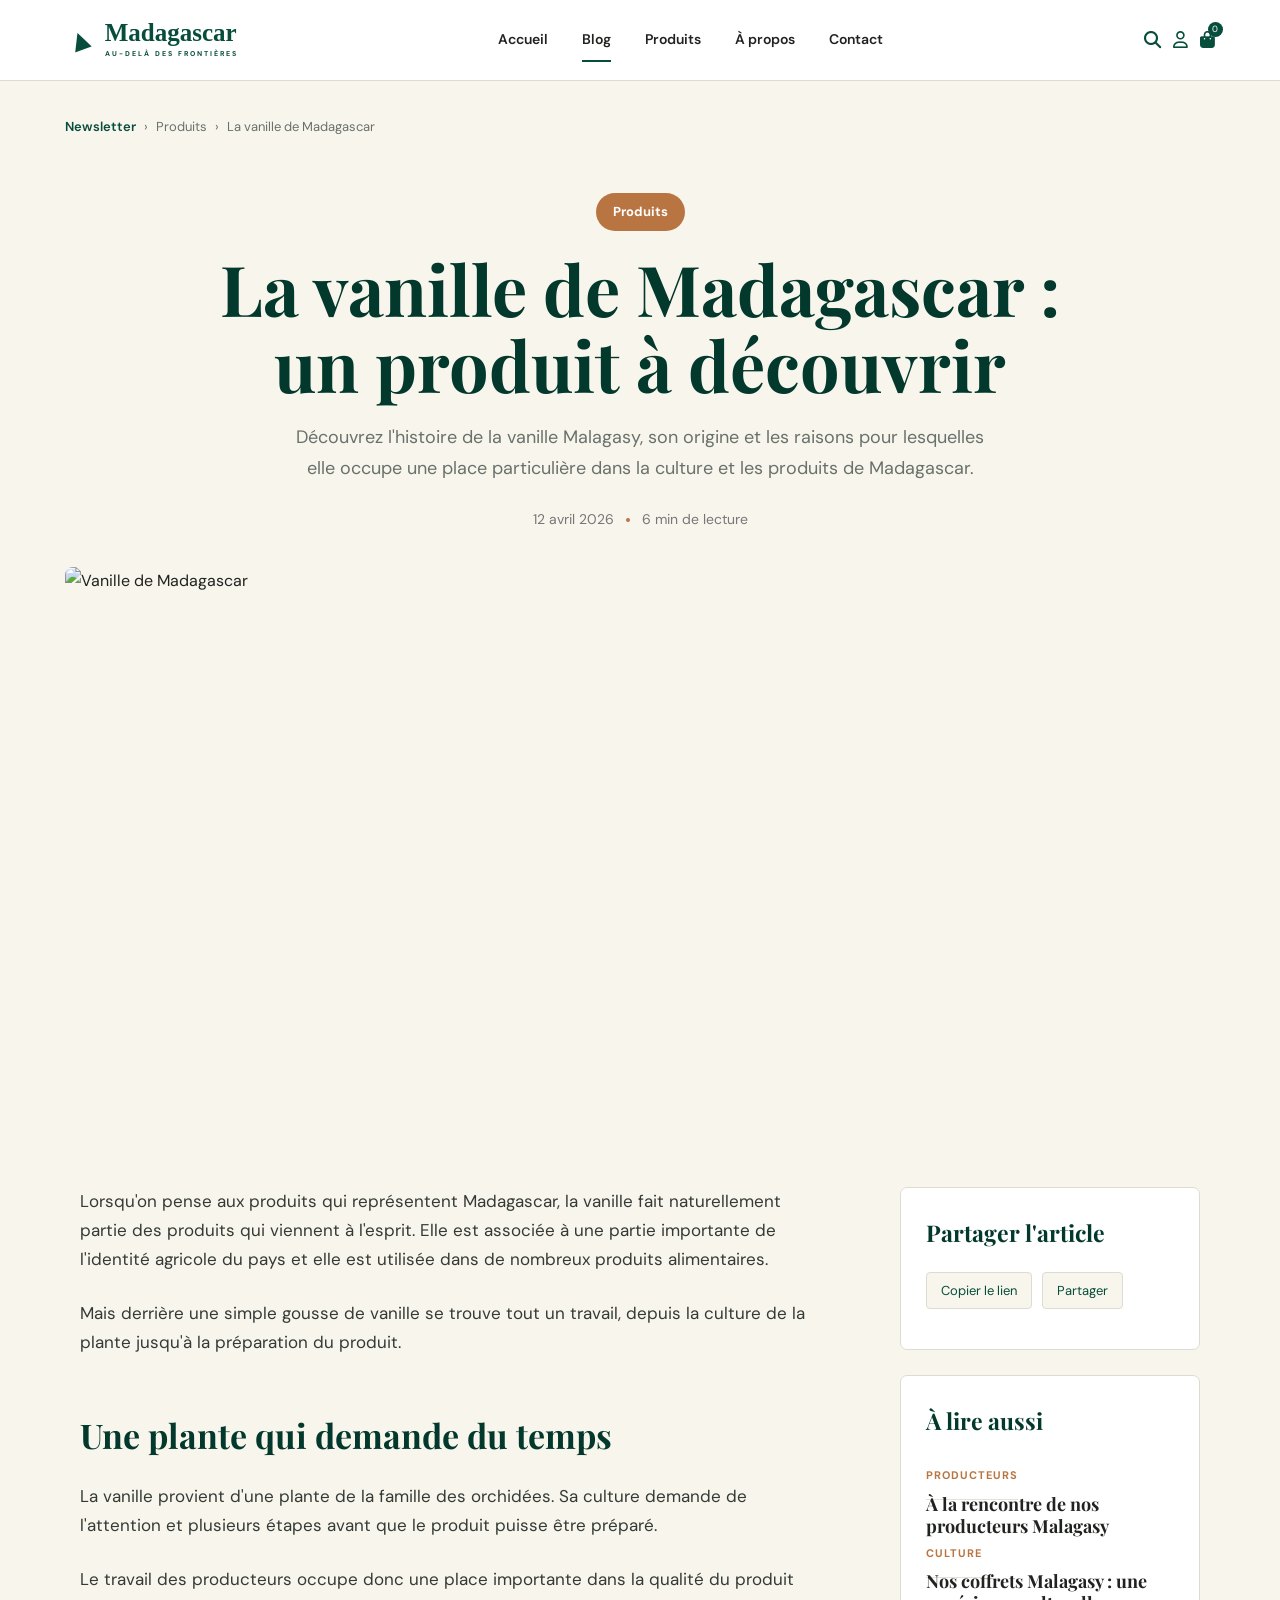
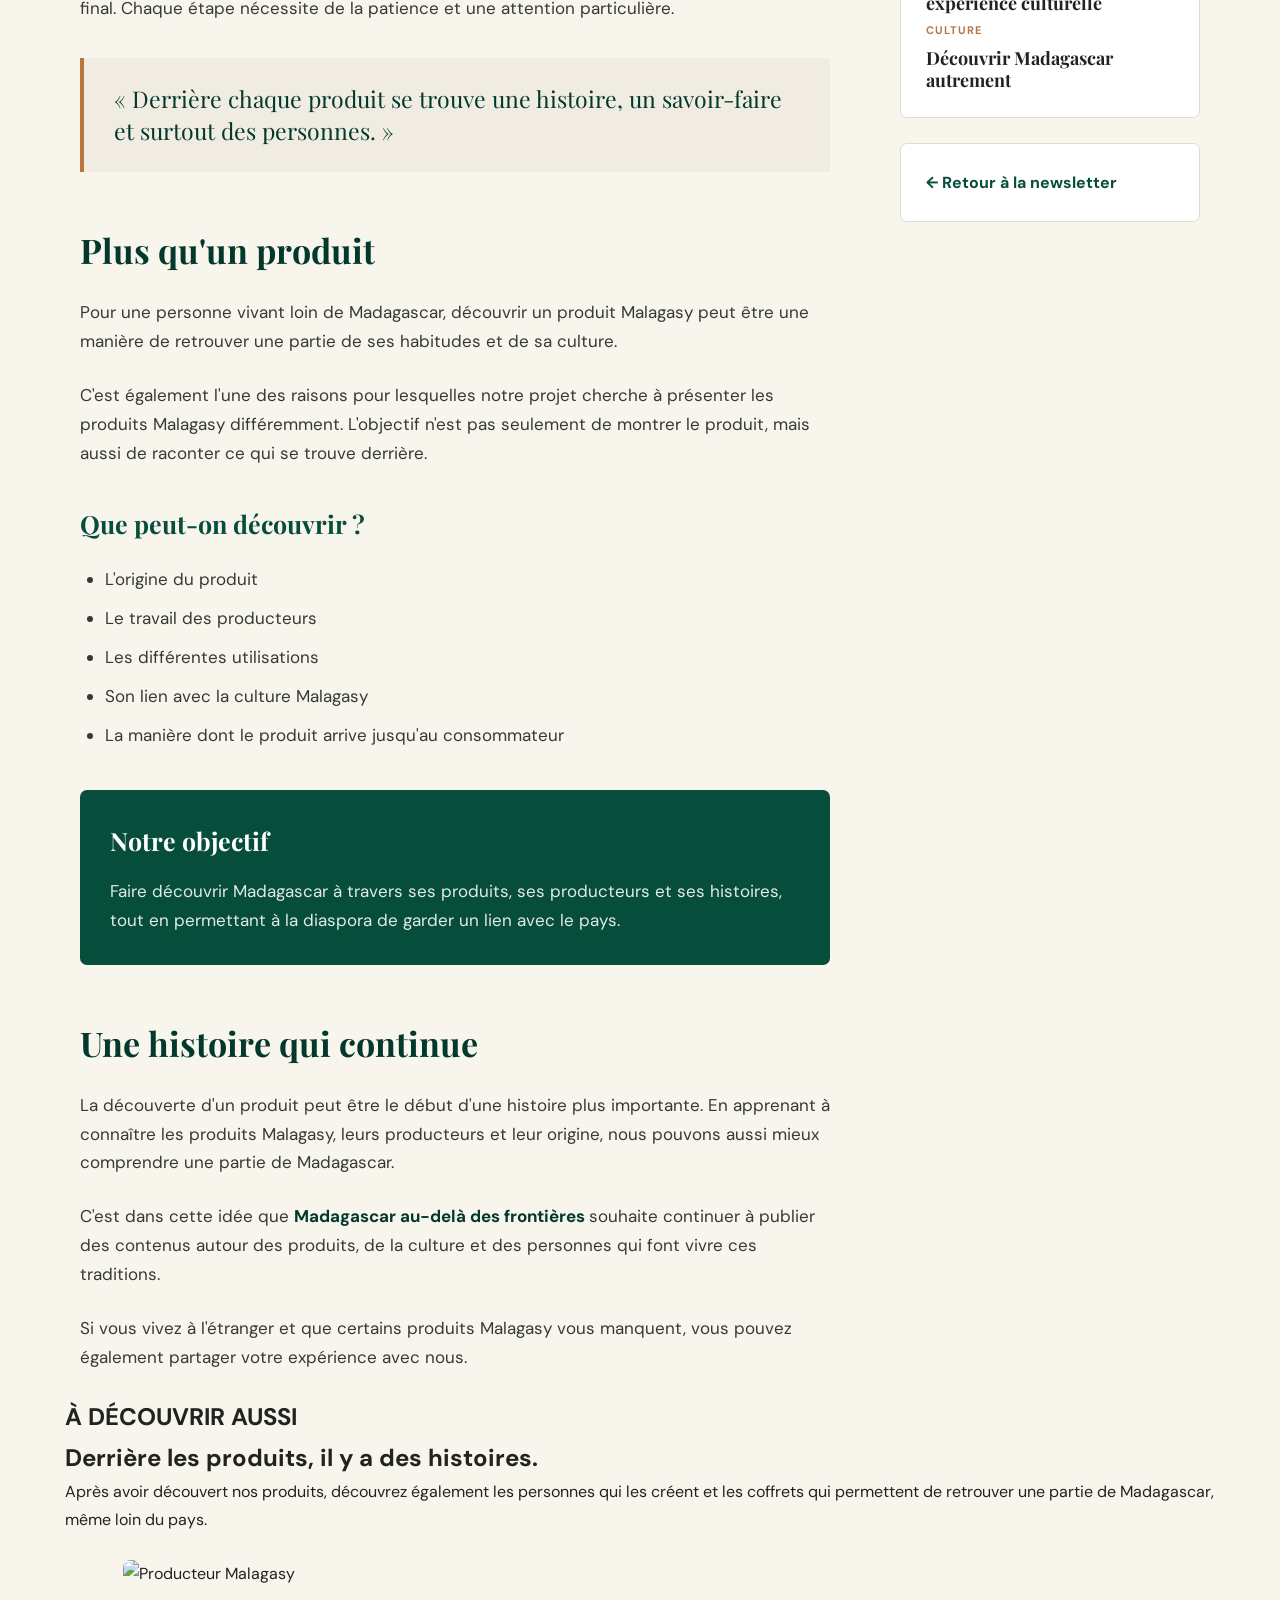
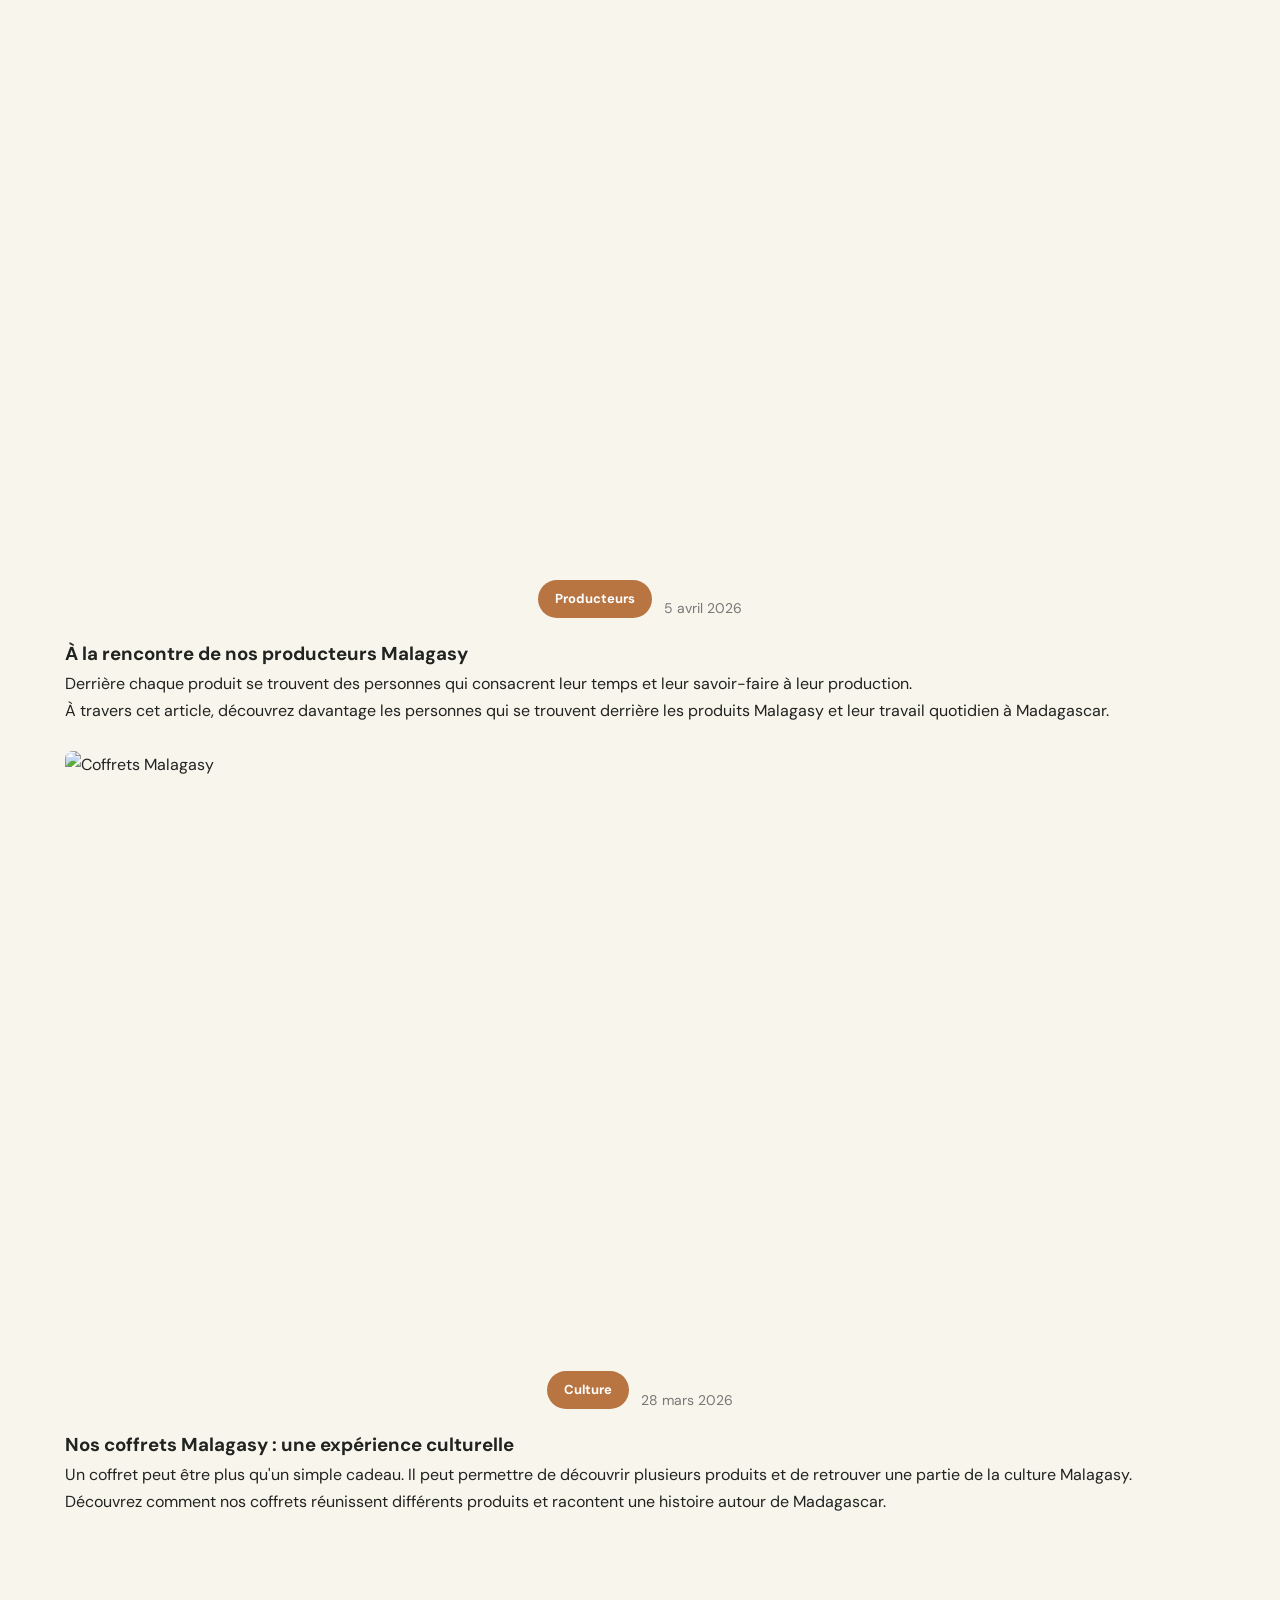
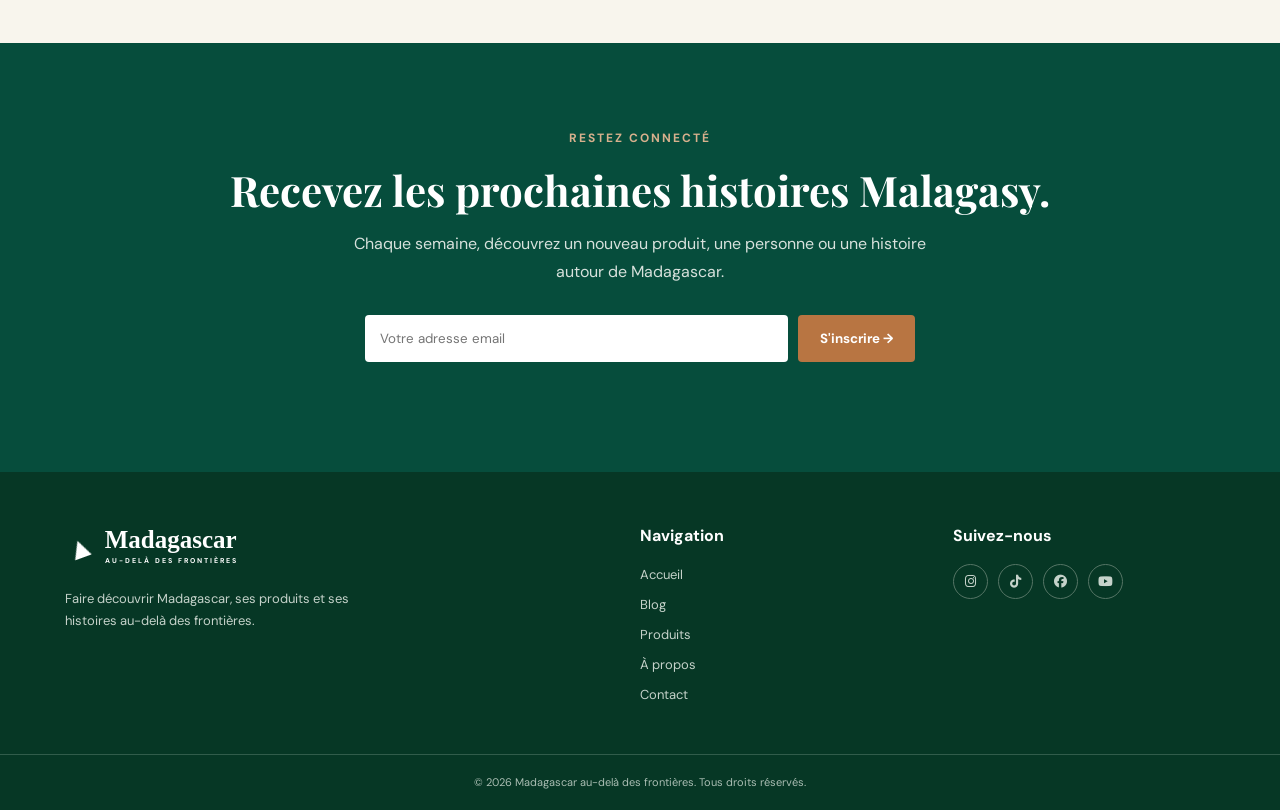
==== blog.html @ 2da7e500 "Initial Commit" ====
<!DOCTYPE html>
<html lang="fr">

<head>

    <meta charset="UTF-8">

    <meta name="viewport"
          content="width=device-width, initial-scale=1.0">

    <title>
        La vanille de Madagascar : un produit à découvrir
    </title>

        <link rel="icon" type="image/x-icon" href="Images/ravenala-palm.png">
    <!-- =========================
         POLICES
    ========================== -->

    <link rel="preconnect"
          href="https://fonts.googleapis.com">

    <link rel="preconnect"
          href="https://fonts.gstatic.com"
          crossorigin>

    <link href="https://fonts.googleapis.com/css2?family=DM+Sans:wght@400;500;600;700&family=Playfair+Display:wght@500;600;700&display=swap"
          rel="stylesheet">

          <link rel="stylesheet"
          href="https://cdnjs.cloudflare.com/ajax/libs/font-awesome/6.5.2/css/all.min.css">
    <link rel="stylesheet" href="Css/blog.css">

</head>


    <!-- ================= HEADER ================= -->

<header class="header">

    <div class="container navbar">

        <a href="#" class="logo">
            <span class="logo-icon">▲</span>

            <div>
                <strong>Madagascar</strong>
                <small>AU-DELÀ DES FRONTIÈRES</small>
            </div>
        </a>

        <nav class="nav-menu" id="navMenu">

            <a href="index.html" >Accueil</a>
            <a href="blog.html" class="active">Blog</a>
            <a href="produits.html">Produits</a>
            <a href="apropos.html">À propos</a>
            <a href="contact.html">Contact</a>

        </nav>

        <div class="nav-actions">

            <button class="icon-btn" id="searchBtn">
                <i class="fa-solid fa-magnifying-glass"></i>
            </button>

            <button class="icon-btn">
                <i class="fa-regular fa-user"></i>
            </button>

            <button class="icon-btn cart-btn">
                <i class="fa-solid fa-bag-shopping"></i>
                <span>0</span>
            </button>

            <button class="mobile-btn" id="mobileBtn">
                <i class="fa-solid fa-bars"></i>
            </button>

        </div>

    </div>

</header>


    <!-- =========================================
         BREADCRUMB
    ========================================== -->

    <section class="breadcrumb-section">

        <div class="container">

            <div class="breadcrumb">

                <a href="index.html">
                    Newsletter
                </a>

                <span>›</span>

                <span>
                    Produits
                </span>

                <span>›</span>

                <span>
                    La vanille de Madagascar
                </span>

            </div>

        </div>

    </section>



    <!-- =========================================
         ARTICLE
    ========================================== -->

    <main>


        <!-- TITRE -->

        <section class="article-header">

            <span class="category">
                Produits
            </span>


            <h1>
                La vanille de Madagascar :
                un produit à découvrir
            </h1>


            <p class="article-subtitle">

                Découvrez l'histoire de la vanille
                Malagasy, son origine et les raisons
                pour lesquelles elle occupe une place
                particulière dans la culture et les
                produits de Madagascar.

            </p>


            <div class="article-meta">

                <span>
                    12 avril 2026
                </span>

                <span class="separator"></span>

                <span>
                    6 min de lecture
                </span>

            </div>

        </section>



        <!-- IMAGE -->

        <div class="container">

            <img
                src="images/vanille.jpg"
                alt="Vanille de Madagascar"
                class="article-cover">

        </div>



        <!-- CONTENU + SIDEBAR -->

        <section class="container article-layout">


            <!-- =====================================
                 CONTENU
            ====================================== -->

            <article class="article-content">


                <p>

                    Lorsqu'on pense aux produits qui
                    représentent Madagascar, la vanille
                    fait naturellement partie des produits
                    qui viennent à l'esprit.

                    Elle est associée à une partie importante
                    de l'identité agricole du pays et elle est
                    utilisée dans de nombreux produits
                    alimentaires.

                </p>


                <p>

                    Mais derrière une simple gousse de
                    vanille se trouve tout un travail,
                    depuis la culture de la plante jusqu'à
                    la préparation du produit.

                </p>



                <h2>
                    Une plante qui demande du temps
                </h2>


                <p>

                    La vanille provient d'une plante de la
                    famille des orchidées. Sa culture demande
                    de l'attention et plusieurs étapes avant
                    que le produit puisse être préparé.

                </p>


                <p>

                    Le travail des producteurs occupe donc
                    une place importante dans la qualité du
                    produit final. Chaque étape nécessite
                    de la patience et une attention
                    particulière.

                </p>



                <div class="quote">

                    « Derrière chaque produit se trouve
                    une histoire, un savoir-faire et
                    surtout des personnes. »

                </div>



                <h2>
                    Plus qu'un produit
                </h2>


                <p>

                    Pour une personne vivant loin de
                    Madagascar, découvrir un produit
                    Malagasy peut être une manière de
                    retrouver une partie de ses habitudes
                    et de sa culture.

                </p>


                <p>

                    C'est également l'une des raisons pour
                    lesquelles notre projet cherche à
                    présenter les produits Malagasy
                    différemment.

                    L'objectif n'est pas seulement de
                    montrer le produit, mais aussi de
                    raconter ce qui se trouve derrière.

                </p>



                <h3>
                    Que peut-on découvrir ?
                </h3>


                <ul>

                    <li>
                        L'origine du produit
                    </li>

                    <li>
                        Le travail des producteurs
                    </li>

                    <li>
                        Les différentes utilisations
                    </li>

                    <li>
                        Son lien avec la culture Malagasy
                    </li>

                    <li>
                        La manière dont le produit
                        arrive jusqu'au consommateur
                    </li>

                </ul>



                <div class="info-box">

                    <h3>
                        Notre objectif
                    </h3>

                    <p>

                        Faire découvrir Madagascar
                        à travers ses produits, ses
                        producteurs et ses histoires,
                        tout en permettant à la diaspora
                        de garder un lien avec le pays.

                    </p>

                </div>



                <h2>
                    Une histoire qui continue
                </h2>


                <p>

                    La découverte d'un produit peut être
                    le début d'une histoire plus importante.

                    En apprenant à connaître les produits
                    Malagasy, leurs producteurs et leur
                    origine, nous pouvons aussi mieux
                    comprendre une partie de Madagascar.

                </p>


                <p>

                    C'est dans cette idée que
                    <strong>
                        Madagascar au-delà des frontières
                    </strong>
                    souhaite continuer à publier des
                    contenus autour des produits,
                    de la culture et des personnes qui
                    font vivre ces traditions.

                </p>


                <p>

                    Si vous vivez à l'étranger et que
                    certains produits Malagasy vous
                    manquent, vous pouvez également
                    partager votre expérience avec nous.

                </p>


            </article>



            <!-- =====================================
                 SIDEBAR
            ====================================== -->

            <aside class="sidebar">


                <!-- PARTAGER -->

                <div class="sidebar-box">

                    <h3 class="sidebar-title">
                        Partager l'article
                    </h3>


                    <div class="share-buttons">

                        <button
                            class="share-btn"
                            id="copyLink">

                            Copier le lien

                        </button>


                        <button
                            class="share-btn"
                            id="shareButton">

                            Partager

                        </button>

                    </div>


                    <p
                        id="shareMessage"
                        style="
                        margin-top:15px;
                        font-size:13px;
                        color:#69716b;
                        ">
                    </p>

                </div>



                <!-- À LIRE AUSSI -->

                <div class="sidebar-box">

                    <h3 class="sidebar-title">
                        À lire aussi
                    </h3>


                    <a href="#"
                       class="side-article">

                        <span>
                            Producteurs
                        </span>

                        <h4>
                            À la rencontre de nos
                            producteurs Malagasy
                        </h4>

                    </a>


                    <a href="#"
                       class="side-article">

                        <span>
                            Culture
                        </span>

                        <h4>
                            Nos coffrets Malagasy :
                            une expérience culturelle
                        </h4>

                    </a>


                    <a href="#"
                       class="side-article">

                        <span>
                            Culture
                        </span>

                        <h4>
                            Découvrir Madagascar
                            autrement
                        </h4>

                    </a>

                </div>



                <!-- RETOUR -->

                <div class="sidebar-box">

                    <a href="index.html"
                       style="
                       color:#064d3c;
                       font-weight:700;">

                        ← Retour à la newsletter

                    </a>

                </div>

            </aside>


        </section>

    </main>

<!-- ================================
     SUITE DE LA NEWSLETTER
================================ -->

<section class="article-suite">

    <div class="container">

        <!-- Introduction -->

        <div class="suite-header">

            
                <h1>À DÉCOUVRIR AUSSI</h1>
            
            <h2>
                Derrière les produits,
                il y a des histoires.
            </h2>

            <p>
                Après avoir découvert nos produits, découvrez
                également les personnes qui les créent et les
                coffrets qui permettent de retrouver une partie
                de Madagascar, même loin du pays.
            </p>
                <br>
        </div>


        <!-- =========================
             ARTICLE PRODUCTEURS
        ========================== -->
           
        <article class="featured-article">
            <div class="featured-content">

                 <div class="container">

                 <img
                    src="images/producteur.jpg"
                    alt="Producteur Malagasy"
                    class="article-cover">

                </div>

                <div class="article-meta">

                    <span class="category">
                        Producteurs
                    </span>

                    <span>
                        5 avril 2026
                    </span>

                </div>


                <h3>
                    À la rencontre de nos
                    producteurs Malagasy
                </h3>


                <p>
                    Derrière chaque produit se trouvent des
                    personnes qui consacrent leur temps et leur
                    savoir-faire à leur production.
                </p>


                <p>
                    À travers cet article, découvrez davantage
                    les personnes qui se trouvent derrière les
                    produits Malagasy et leur travail quotidien
                    à Madagascar.
                </p>

                <br>

            </div>

        </article>



        <!-- =========================
             ARTICLE COFFRETS
        ========================== -->

        <article class="featured-article reverse">

            <div class="featured-image">

                <img
                    src="images/coffret.jpg"
                    alt="Coffrets Malagasy"
                    class="article-cover">

            </div>


            <div class="featured-content">

                <div class="article-meta">

                    <span class="category">
                        Culture
                    </span>

                    <span>
                        28 mars 2026
                    </span>

                </div>


                <h3>
                    Nos coffrets Malagasy :
                    une expérience culturelle
                </h3>


                <p>
                    Un coffret peut être plus qu'un simple
                    cadeau. Il peut permettre de découvrir
                    plusieurs produits et de retrouver une
                    partie de la culture Malagasy.
                </p>


                <p>
                    Découvrez comment nos coffrets réunissent
                    différents produits et racontent une
                    histoire autour de Madagascar.
                </p>

                <br>

            </div>

        </article>

    </div>

</section>

    <!-- =========================================
         NEWSLETTER
    ========================================== -->

    <section class="newsletter"
             id="contact">

        <div class="container newsletter-container">


            <span class="newsletter-label">

                RESTEZ CONNECTÉ

            </span>


            <h2>

                Recevez les prochaines
                histoires Malagasy.

            </h2>


            <p>

                Chaque semaine, découvrez un nouveau
                produit, une personne ou une histoire
                autour de Madagascar.

            </p>


            <form
                class="newsletter-form"
                id="newsletterForm">

                <input
                    type="email"
                    id="email"
                    placeholder="Votre adresse email"
                    required>


                <button type="submit">

                    S'inscrire →

                </button>

            </form>


            <p id="newsletterMessage"></p>


        </div>

    </section>

    



   <!-- ================= FOOTER ================= -->

<footer class="footer">

    <div class="container footer-grid">

        <div class="footer-brand">

            <a href="#" class="logo footer-logo">

                <span class="logo-icon">▲</span>

                <div>
                    <strong>Madagascar</strong>
                    <small>AU-DELÀ DES FRONTIÈRES</small>
                </div>

            </a>

            <p>
                Faire découvrir Madagascar,
                ses produits et ses histoires
                au-delà des frontières.
            </p>

        </div>


        <div>

            <h4>Navigation</h4>

            <a href="#accueil">Accueil</a>
            <a href="#blog">Blog</a>
            <a href="#produits">Produits</a>
            <a href="#apropos">À propos</a>
            <a href="#contact">Contact</a>

        </div>


        <div>

            <h4>Suivez-nous</h4>

            <div class="footer-social">

                <a href="#">
                    <i class="fa-brands fa-instagram"></i>
                </a>

                <a href="#">
                    <i class="fa-brands fa-tiktok"></i>
                </a>

                <a href="#">
                    <i class="fa-brands fa-facebook"></i>
                </a>

                <a href="#">
                    <i class="fa-brands fa-youtube"></i>
                </a>

            </div>

        </div>

    </div>


    <div class="footer-bottom">

        <p>
            © 2026 Madagascar au-delà des frontières.
            Tous droits réservés.
        </p>

    </div>

</footer>



    <!-- =========================================
         JAVASCRIPT
    ========================================== -->

    <script>


        /* =========================================
           MENU MOBILE
        ========================================== */

        const menuBtn =
            document.getElementById("menuBtn");

        const nav =
            document.querySelector(".nav");


        menuBtn.addEventListener("click", () => {

            nav.classList.toggle("show");

        });



        /* =========================================
           COPIER LE LIEN
        ========================================== */

        const copyLink =
            document.getElementById("copyLink");

        const shareMessage =
            document.getElementById("shareMessage");


        copyLink.addEventListener("click", async () => {

            try {

                await navigator.clipboard.writeText(
                    window.location.href
                );

                shareMessage.textContent =
                    "Lien de l'article copié.";

            }

            catch {

                shareMessage.textContent =
                    "Impossible de copier le lien.";

            }

        });



        /* =========================================
           PARTAGER
        ========================================== */

        const shareButton =
            document.getElementById("shareButton");


        shareButton.addEventListener("click", async () => {

            if (navigator.share) {

                try {

                    await navigator.share({

                        title:
                            "La vanille de Madagascar",

                        text:
                            "Découvrez cet article sur Madagascar.",

                        url:
                            window.location.href

                    });

                }

                catch {

                    // Partage annulé

                }

            }

            else {

                shareMessage.textContent =
                    "Le partage direct n'est pas disponible sur ce navigateur.";

            }

        });



        /* =========================================
           NEWSLETTER
        ========================================== */

        const newsletterForm =
            document.getElementById(
                "newsletterForm"
            );


        const newsletterMessage =
            document.getElementById(
                "newsletterMessage"
            );


        newsletterForm.addEventListener(
            "submit",
            function(event) {

                event.preventDefault();


                const email =
                    document
                    .getElementById("email")
                    .value
                    .trim();


                if (email === "") {

                    newsletterMessage.textContent =
                        "Veuillez entrer votre adresse email.";

                    return;

                }


                newsletterMessage.textContent =
                    "Merci ! Votre inscription a bien été prise en compte.";


                newsletterForm.reset();

            }
        );


    </script>


</body>

</html>
---- Css/blog.css ----
/* =========================================
           VARIABLES
        ========================================= */

        :root {

            --green: #064d3c;
            --green-dark: #03382c;

            --cream: #f8f5ed;
            --cream-dark: #eee9dc;

            --brown: #b87542;

            --text: #20231f;
            --text-light: #69716b;

            --white: #ffffff;

            --border: #dedbd2;
        }


        /* =========================================
           RESET
        ========================================= */

        * {
            margin: 0;
            padding: 0;
            box-sizing: border-box;
        }


        html {
            scroll-behavior: smooth;
        }


        body {

            font-family: "DM Sans", sans-serif;

            background: var(--cream);

            color: var(--text);

            line-height: 1.7;
        }


        img {

            width: 100%;

            display: block;
        }


        a {

            text-decoration: none;

            color: inherit;
        }


        button,
        input {

            font-family: inherit;
        }


        .container {

            width: min(1150px, 90%);

            margin: auto;
        }


        /* =========================
        HEADER
        ========================= */

        .header {
            position: relative;
            z-index: 1000;

            background: white;

            border-bottom: 1px solid var(--border);
        }

        .navbar {
            min-height: 76px;

            display: flex;
            align-items: center;
            justify-content: space-between;
        }

        .logo {
            display: flex;
            align-items: center;
            gap: 10px;

            color: var(--green);
        }

        .logo-icon {
            font-size: 30px;
            transform: rotate(-20deg);
        }

        .logo strong {
            display: block;

            font-family: Georgia, serif;
            font-size: 25px;
            line-height: 1;
        }

        .logo small {
            display: block;

            margin-top: 3px;

            font-size: 7px;
            letter-spacing: 2px;
            font-weight: bold;
        }

        .nav-menu {
            display: flex;
            gap: 34px;
        }

        .nav-menu a {
            position: relative;

            font-size: 14px;
            font-weight: 600;

            padding: 28px 0;
        }

        .nav-menu a::after {
            content: "";

            position: absolute;
            left: 0;
            bottom: 18px;

            width: 0;
            height: 2px;

            background: var(--green);

            transition: 0.3s;
        }

        .nav-menu a:hover::after,
        .nav-menu a.active::after {
            width: 100%;
        }

        .nav-actions {
            display: flex;
            align-items: center;
            gap: 12px;
        }

        .icon-btn,
        .mobile-btn {
            border: none;
            background: transparent;

            cursor: pointer;

            font-size: 17px;
            color: var(--green);
        }

        .cart-btn {
            position: relative;
        }

        .cart-btn span {
            position: absolute;

            top: -7px;
            right: -8px;

            width: 15px;
            height: 15px;

            display: flex;
            align-items: center;
            justify-content: center;

            border-radius: 50%;

            background: var(--green);
            color: white;

            font-size: 9px;
        }

        .mobile-btn {
            display: none;
        }


        /* =========================================
           BREADCRUMB
        ========================================= */

        .breadcrumb-section {

            padding-top: 35px;
        }


        .breadcrumb {

            display: flex;

            align-items: center;

            gap: 8px;

            font-size: 13px;

            color: var(--text-light);
        }


        .breadcrumb a {

            color: var(--green);

            font-weight: 600;
        }


        /* =========================================
           ARTICLE HEADER
        ========================================= */

        .article-header {

            max-width: 900px;

            margin: 55px auto 35px;

            text-align: center;
        }


        .category {

            display: inline-block;

            background: var(--brown);

            color: white;

            padding: 8px 17px;

            border-radius: 30px;

            font-size: 13px;

            font-weight: 700;

            margin-bottom: 20px;
        }


        .article-header h1 {

            font-family: "Playfair Display", serif;

            font-size: clamp(42px, 6vw, 70px);

            line-height: 1.08;

            color: var(--green-dark);

            margin-bottom: 20px;
        }


        .article-subtitle {

            max-width: 700px;

            margin: auto;

            color: var(--text-light);

            font-size: 18px;
        }


        .article-meta {

            margin-top: 25px;

            display: flex;

            justify-content: center;

            align-items: center;

            gap: 12px;

            color: #777;

            font-size: 14px;
        }


        .separator {

            width: 4px;

            height: 4px;

            background: var(--brown);

            border-radius: 50%;
        }


        /* =========================================
           IMAGE PRINCIPALE
        ========================================= */

        .article-cover {

            width: 100%;

            height: 560px;

            object-fit: cover;

            border-radius: 8px;

            margin-bottom: 60px;
        }


        /* =========================================
           STRUCTURE ARTICLE
        ========================================= */

        .article-layout {

            display: grid;

            grid-template-columns: minmax(0, 750px) 300px;

            gap: 70px;

            align-items: start;

            justify-content: center;
        }


        /* =========================================
           CONTENU ARTICLE
        ========================================= */

        .article-content {

            font-size: 17px;

            color: #343a35;
        }


        .article-content p {

            margin-bottom: 25px;
        }


        .article-content h2 {

            font-family: "Playfair Display", serif;

            font-size: 34px;

            color: var(--green-dark);

            margin:

                50px 0 18px;
        }


        .article-content h3 {

            font-family: "Playfair Display", serif;

            font-size: 25px;

            color: var(--green);

            margin:

                35px 0 15px;
        }


        .article-content strong {

            color: var(--green-dark);
        }


        /* =========================================
           CITATION
        ========================================= */

        .quote {

            border-left:

                4px solid var(--brown);

            background: #f0ece2;

            padding: 25px 30px;

            margin: 35px 0;

            font-family:

                "Playfair Display", serif;

            font-size: 23px;

            line-height: 1.4;

            color: var(--green-dark);
        }


        /* =========================================
           LISTE
        ========================================= */

        .article-content ul {

            margin:

                20px 0 30px 25px;
        }


        .article-content li {

            margin-bottom: 10px;
        }


        /* =========================================
           INFO BOX
        ========================================= */

        .info-box {

            background: var(--green);

            color: white;

            padding: 30px;

            border-radius: 7px;

            margin: 40px 0;
        }


        .info-box h3 {

            color: white;

            margin-top: 0;

            font-size: 25px;
        }


        .info-box p {

            color: #e2ebe7;

            margin-bottom: 0;
        }


        /* =========================================
           SIDEBAR
        ========================================= */

        .sidebar {

            position: sticky;

            top: 120px;
        }


        .sidebar-box {

            background: white;

            border:

                1px solid var(--border);

            border-radius: 7px;

            padding: 25px;

            margin-bottom: 25px;
        }


        .sidebar-title {

            font-family:

                "Playfair Display", serif;

            font-size: 23px;

            color: var(--green-dark);

            margin-bottom: 20px;
        }


        /* SHARE */

        .share-buttons {

            display: flex;

            gap: 10px;

            flex-wrap: wrap;
        }


        .share-btn {

            border:

                1px solid var(--border);

            background: var(--cream);

            padding: 9px 14px;

            border-radius: 4px;

            cursor: pointer;

            color: var(--green);

            font-size: 13px;

            transition: .3s;
        }


        .share-btn:hover {

            background: var(--green);

            color: white;

        }


        /* ARTICLE LINKS */

        .side-article {

            padding: 15px 0;

            border-bottom:

                1px solid #e5e1d8;
        }


        .side-article:last-child {

            border-bottom: none;

            padding-bottom: 0;
        }


        .side-article span {

            font-size: 11px;

            color: var(--brown);

            font-weight: 700;

            text-transform: uppercase;

            letter-spacing: 1px;
        }


        .side-article h4 {

            font-family:

                "Playfair Display", serif;

            font-size: 18px;

            line-height: 1.25;

            margin-top: 5px;
        }


        /* =========================================
           NEWSLETTER
        ========================================= */

        .newsletter {

            background: var(--green);

            color: white;

            padding: 80px 0;

            margin-top: 100px;
        }


        .newsletter-container {

            max-width: 850px;

            margin: auto;

            text-align: center;
        }


        .newsletter-label {

            color: #d7b08d;

            font-size: 12px;

            font-weight: 700;

            letter-spacing: 2px;
        }


        .newsletter h2 {

            font-family:

            "Playfair Display", serif;

            font-size: 42px;

            line-height: 1.2;

            margin: 15px 0;
        }


        .newsletter p {

            color: #d7e1dc;

            max-width: 600px;

            margin: 0 auto 30px;
        }


        .newsletter-form {

            display: flex;

            max-width: 550px;

            margin: auto;

            gap: 10px;
        }


        .newsletter-form input {

            flex: 1;

            border: none;

            padding: 15px;

            border-radius: 4px;

            outline: none;
        }


        .newsletter-form button {

            border: none;

            background: var(--brown);

            color: white;

            padding: 15px 22px;

            border-radius: 4px;

            font-weight: 700;

            cursor: pointer;
        }


        .newsletter-form button:hover {

            background: #c68857;
        }


        #newsletterMessage {

            margin-top: 15px;

            font-size: 14px;
        }


                /* =========================
            FOOTER
            ========================= */

            .footer {
                padding-top: 50px;

                background: #063725;

                color: white;
            }

            .footer-grid {
                display: grid;

                grid-template-columns: 2fr 1fr 1fr;

                gap: 50px;

                padding-bottom: 40px;
            }

            .footer-logo {
                color: white;
            }

            .footer-brand p {
                max-width: 300px;

                margin-top: 15px;

                color: #c5d2ca;

                font-size: 13px;
            }

            .footer h4 {
                margin-bottom: 15px;
            }

            .footer-grid > div:not(.footer-brand) a {
                display: block;

                margin-bottom: 8px;

                color: #c5d2ca;

                font-size: 13px;
            }

            .footer-social {
                display: flex;
                gap: 10px;
            }

            .footer-social a {
                width: 35px !important;
                height: 35px;

                display: flex !important;
                align-items: center;
                justify-content: center;

                border: 1px solid #557565;

                border-radius: 50%;
            }

            .footer-bottom {
                padding: 18px;

                border-top: 1px solid #315c4b;

                text-align: center;

                color: #aabdb3;

                font-size: 11px;
            }



        /* =========================================
           RESPONSIVE
        ========================================= */

        @media (max-width: 900px) {

            .article-layout {

                grid-template-columns: 1fr;

            }


            .sidebar {

                position: static;

            }


            .article-cover {

                height: 450px;

            }

        }


        @media (max-width: 650px) {

            .navbar {

                height: 75px;

            }


            .nav {

                display: none;

                position: absolute;

                top: 75px;

                left: 0;

                width: 100%;

                background: var(--cream);

                padding: 25px;

                flex-direction: column;

                gap: 20px;

                border-bottom:

                    1px solid var(--border);
            }


            .nav.show {

                display: flex;
            }


            .menu-btn {

                display: block;
            }


            .article-header {

                margin-top: 40px;
            }


            .article-header h1 {

                font-size: 42px;
            }


            .article-cover {

                height: 300px;

                border-radius: 5px;

                margin-bottom: 40px;
            }


            .article-content {

                font-size: 16px;
            }


            .article-content h2 {

                font-size: 29px;
            }


            .quote {

                font-size: 20px;

                padding: 20px;
            }


            .newsletter-form {

                flex-direction: column;
            }


            .footer-content {

                flex-direction: column;
            }


            .footer-links {

                flex-wrap: wrap;
            }

        }
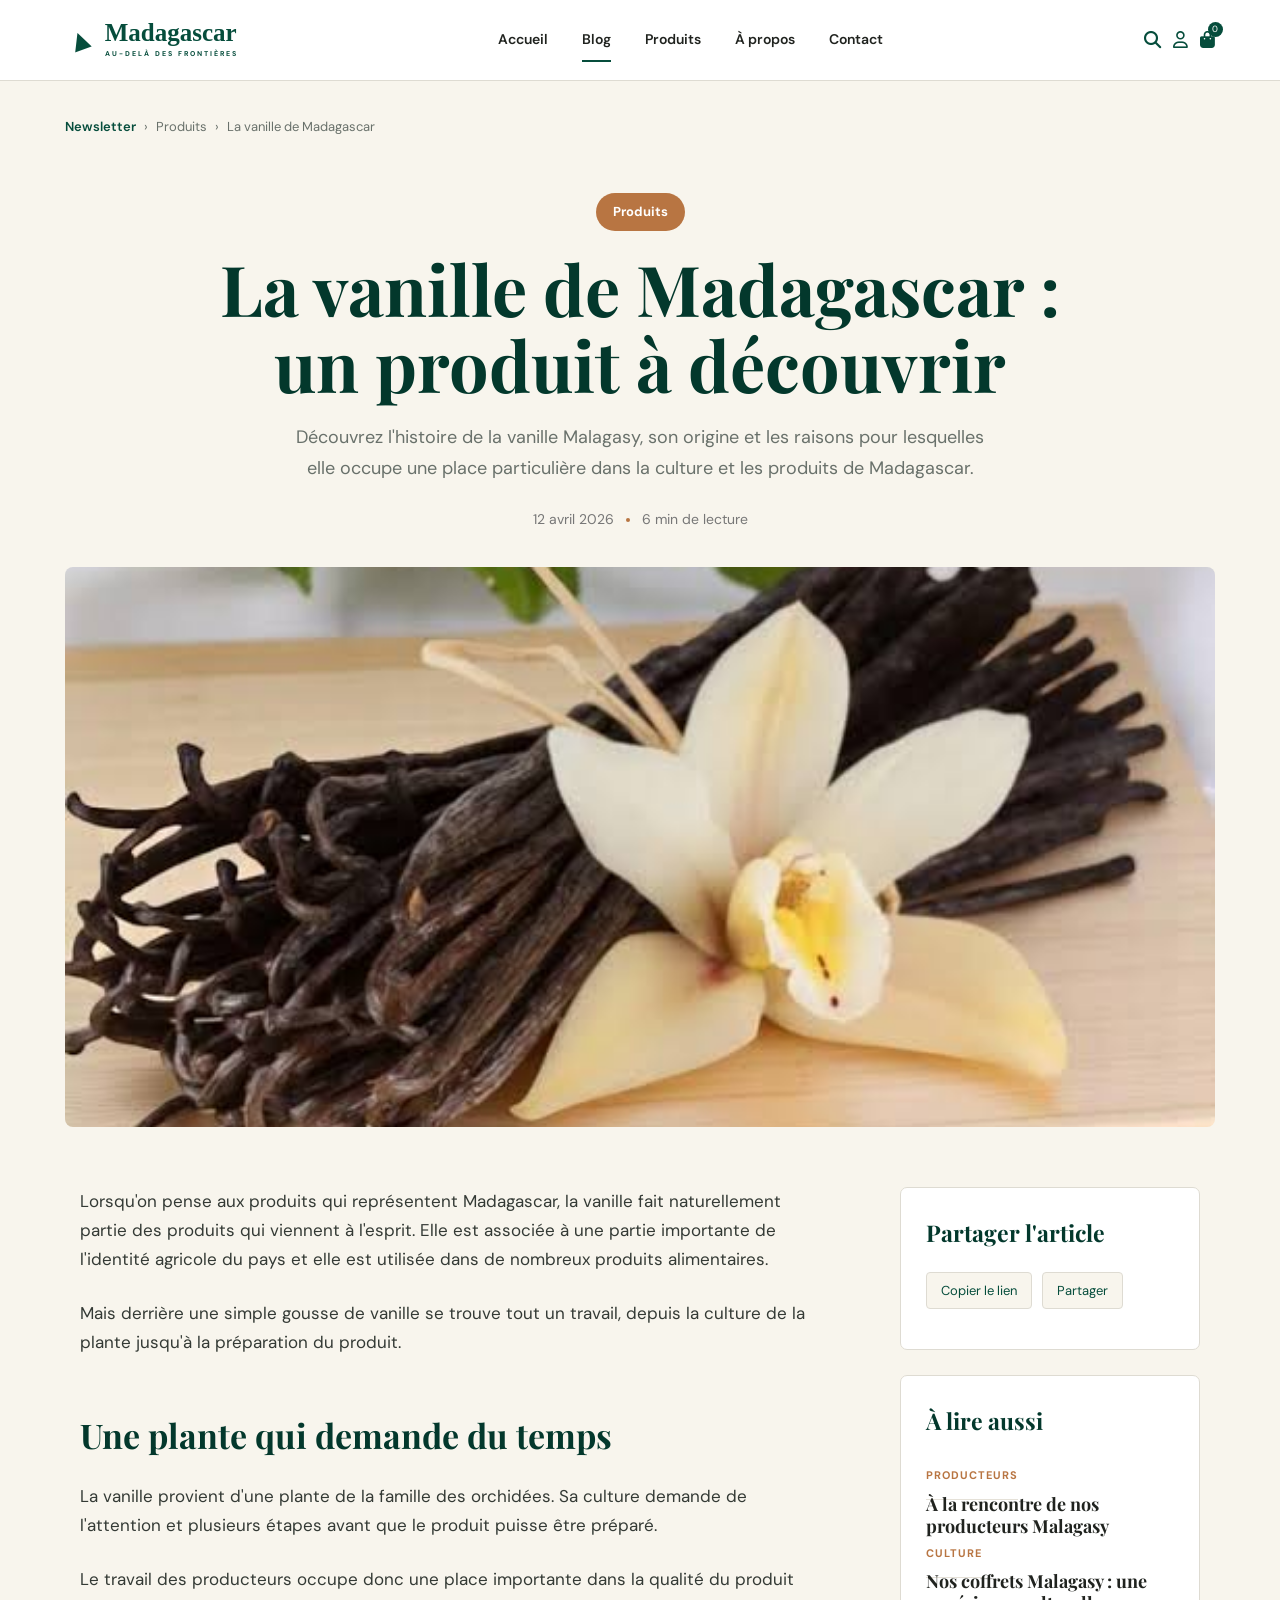
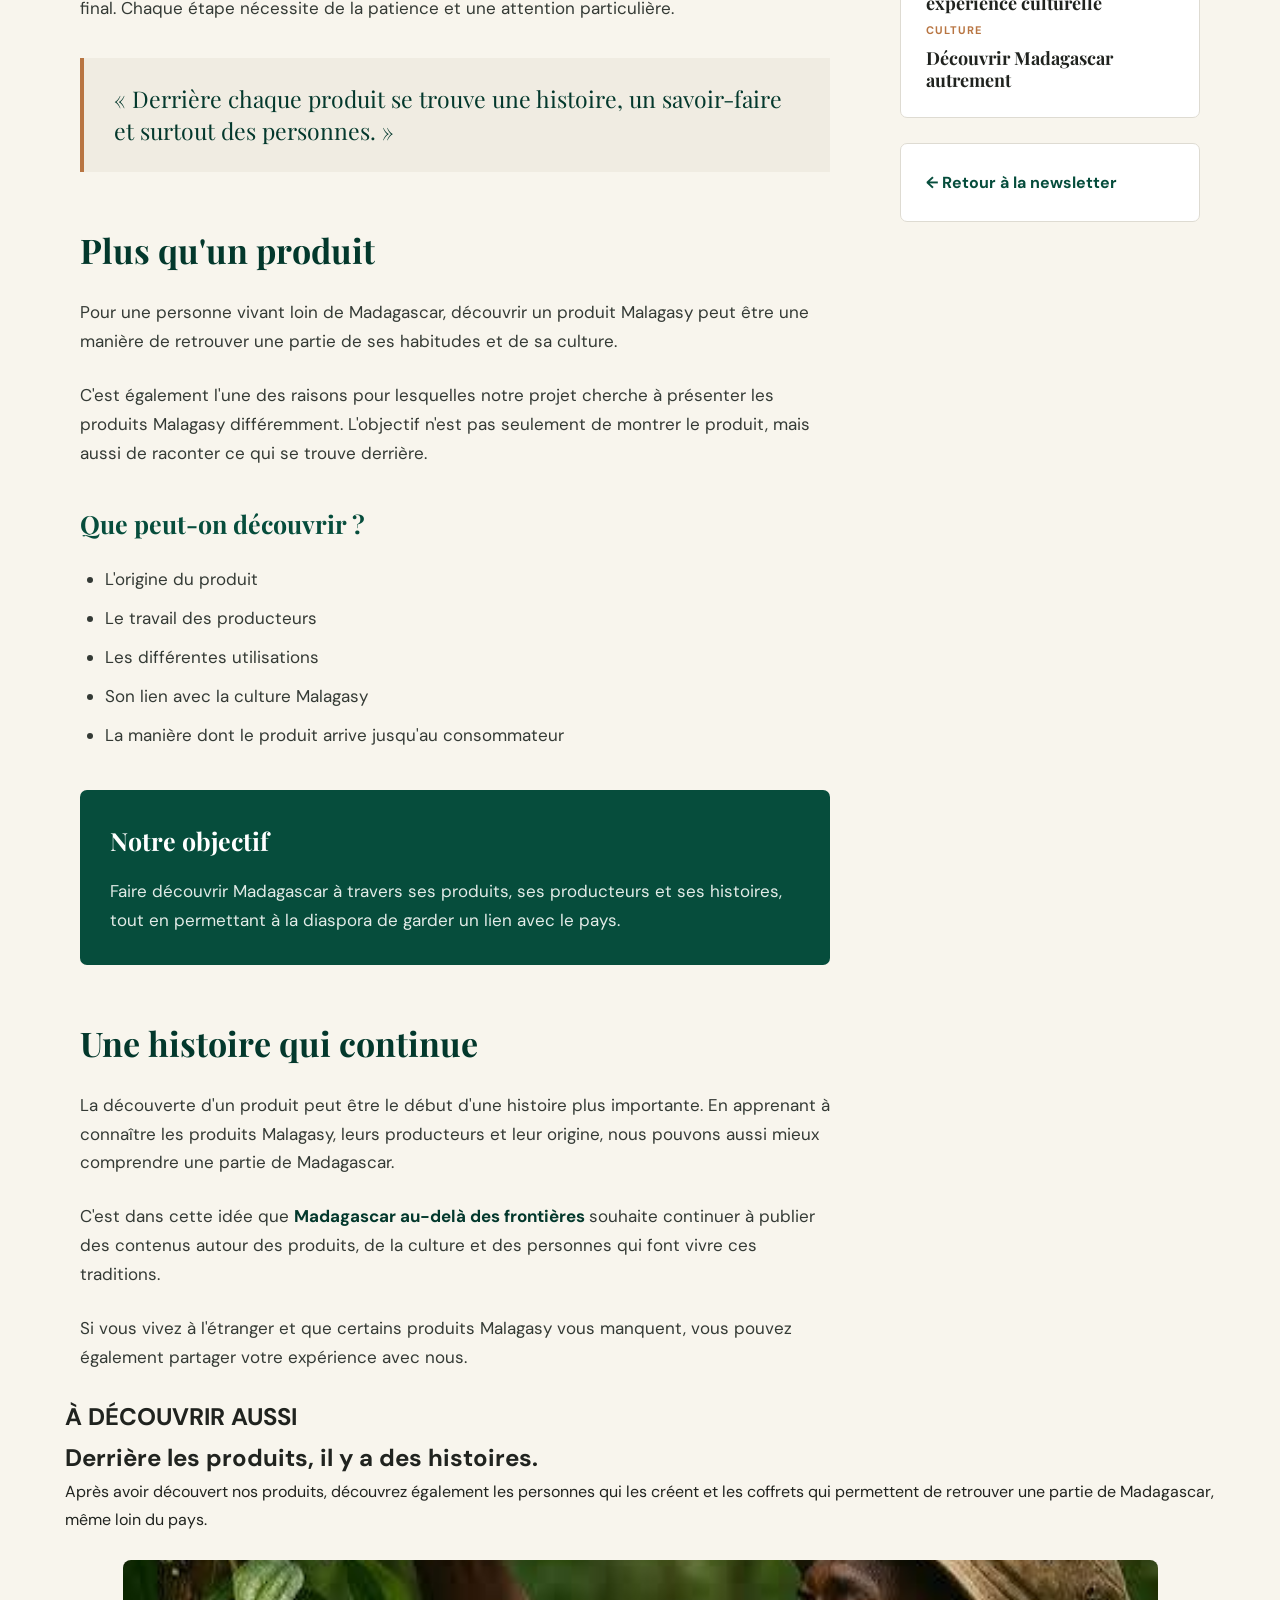
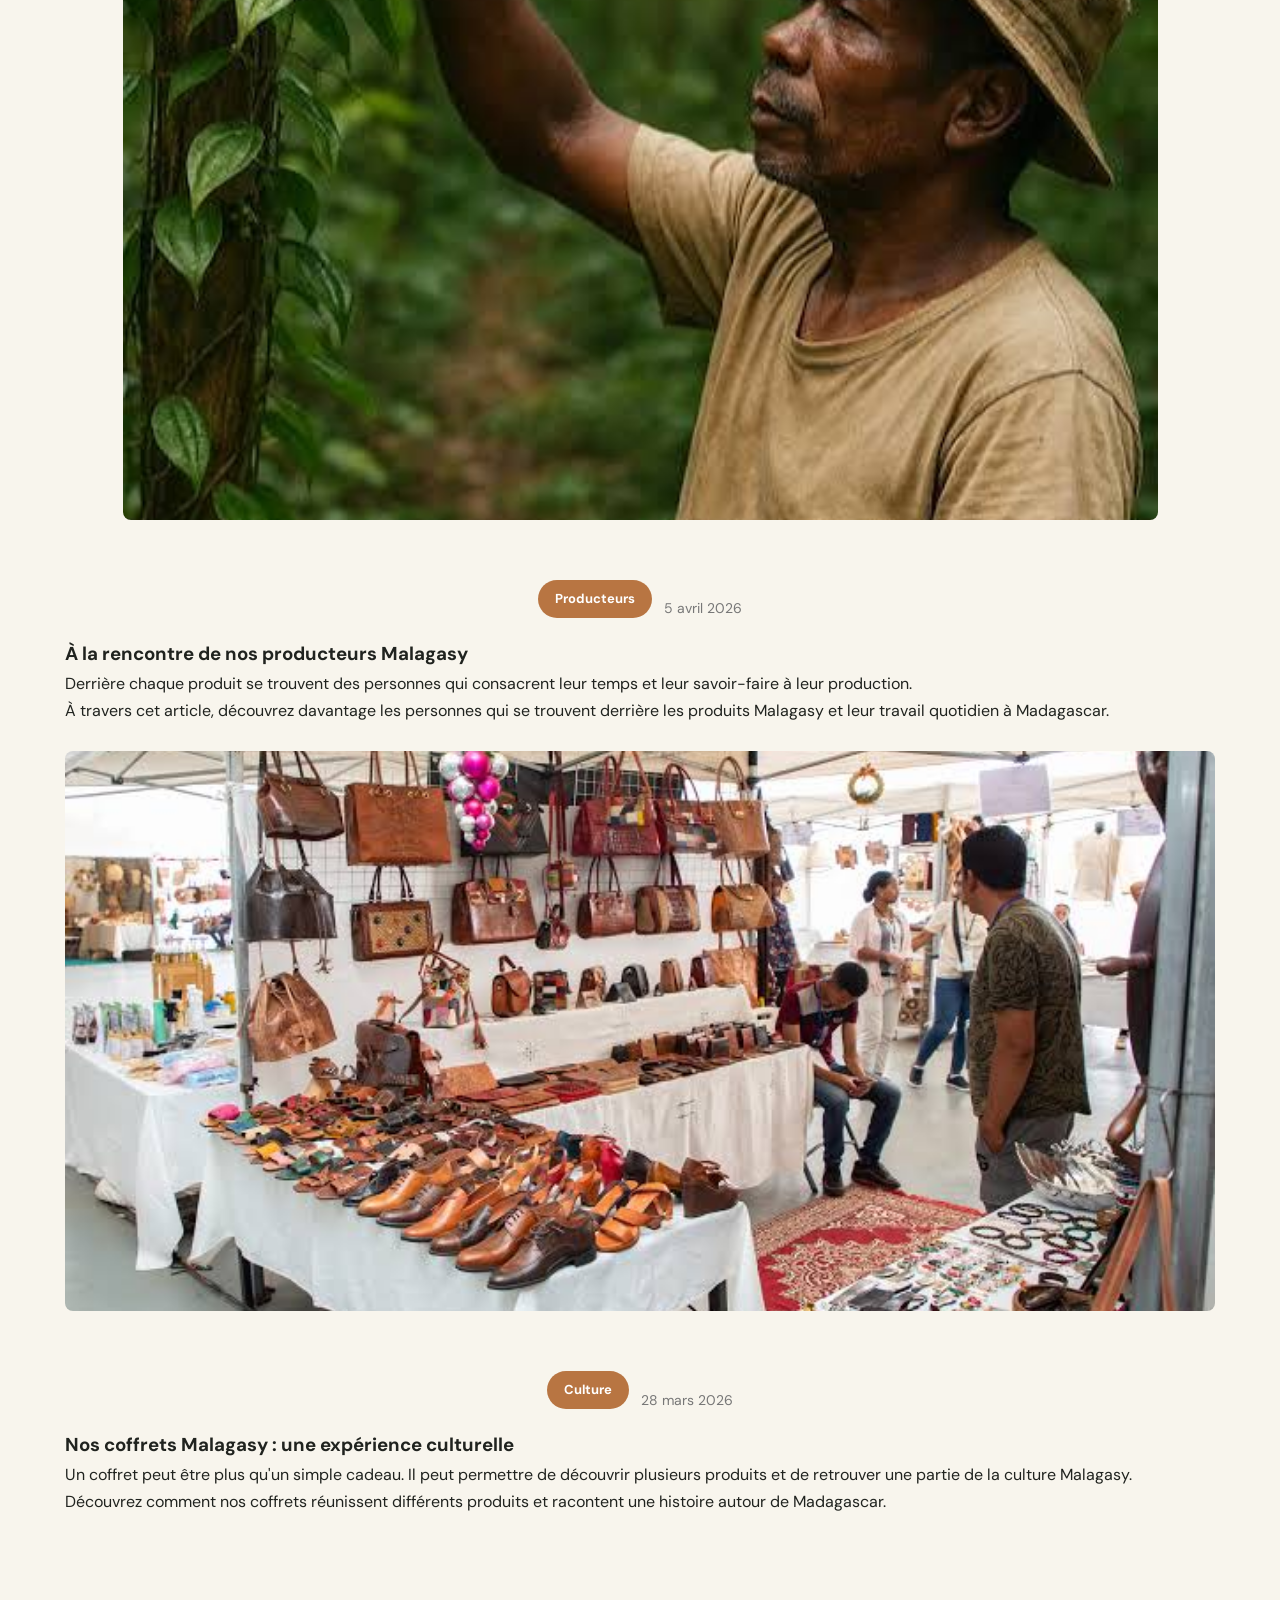
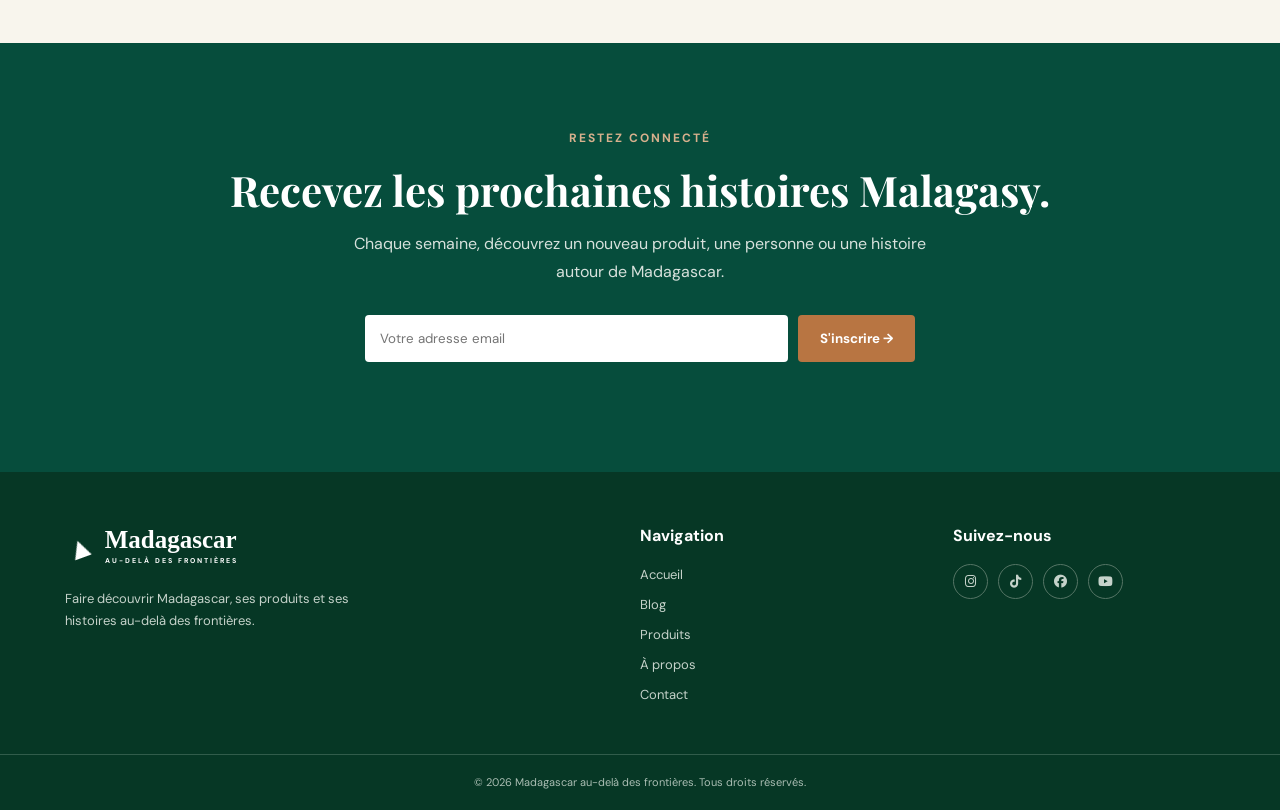
==== commit 1c1b3f4a: "Update blog.html" ====
--- a/blog.html
+++ b/blog.html
@@ -175,7 +175,7 @@
         <div class="container">
 
             <img
-                src="images/vanille.jpg"
+                src="Images/Vanille.jpg"
                 alt="Vanille de Madagascar"
                 class="article-cover">
 
@@ -557,7 +557,7 @@
                  <div class="container">
 
                  <img
-                    src="images/producteur.jpg"
+                    src="Images/Producteur.jpg"
                     alt="Producteur Malagasy"
                     class="article-cover">
 
@@ -613,7 +613,7 @@
             <div class="featured-image">
 
                 <img
-                    src="images/coffret.jpg"
+                    src="Images/Coffret.jpg"
                     alt="Coffrets Malagasy"
                     class="article-cover">
 
@@ -977,4 +977,4 @@
 
 </body>
 
-</html>+</html>
